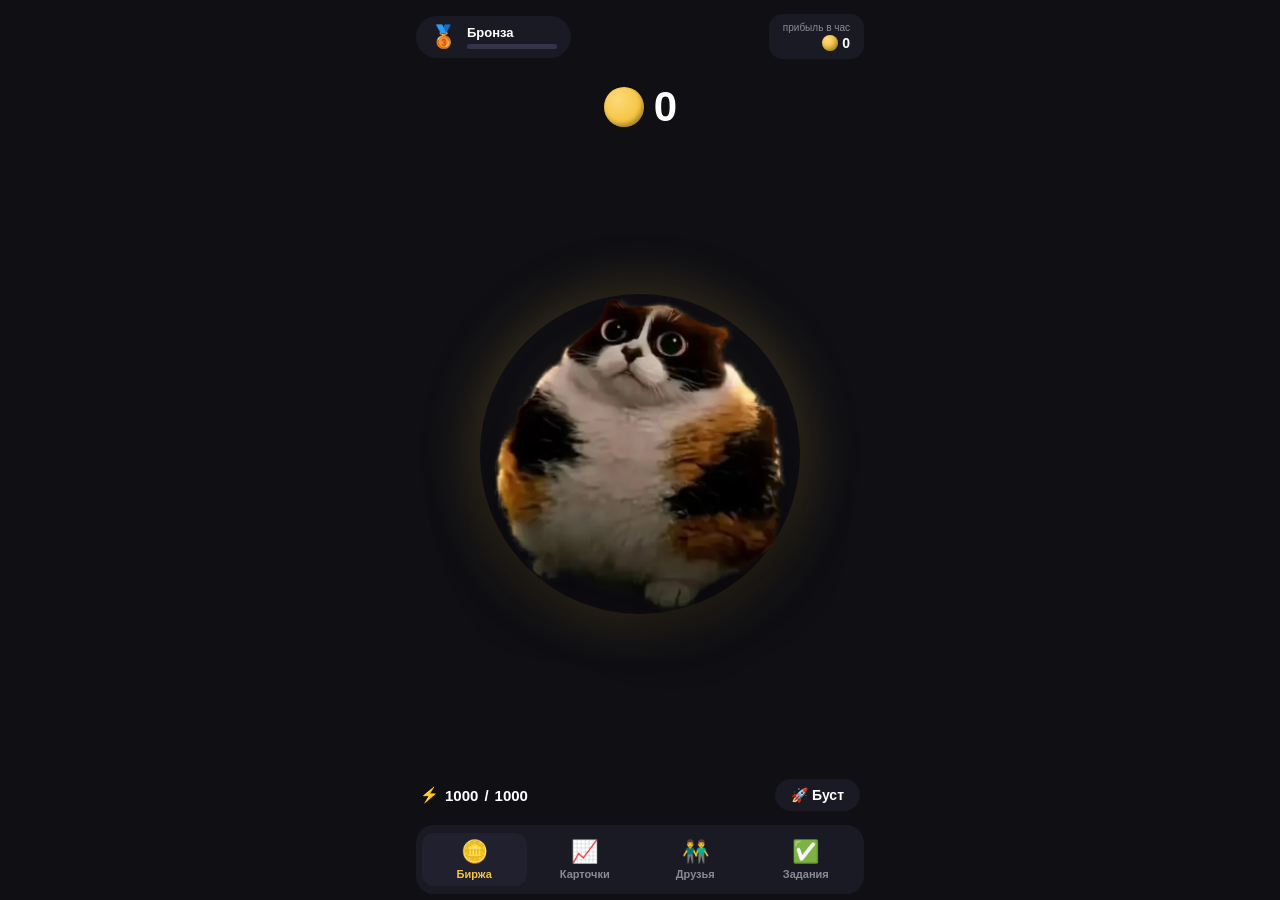
==== index.html @ a437e6d4 "Catness Coin — Telegram tap-to-earn мини-приложение" ====
<!DOCTYPE html>
<html lang="ru">
<head>
  <meta charset="UTF-8" />
  <meta name="viewport" content="width=device-width, initial-scale=1.0, maximum-scale=1.0, user-scalable=no, viewport-fit=cover" />
  <title>Catness Coin</title>
  <script src="https://telegram.org/js/telegram-web-app.js"></script>
  <link rel="stylesheet" href="styles.css" />
</head>
<body>
  <div id="app">

    <!-- Верхняя панель: лига и прибыль/час -->
    <header class="topbar">
      <div class="league" id="leagueBtn">
        <span class="league-emoji" id="leagueEmoji">🥉</span>
        <div class="league-info">
          <span class="league-name" id="leagueName">Бронза</span>
          <div class="league-progress"><div class="league-progress-fill" id="leagueProgress"></div></div>
        </div>
      </div>
      <div class="profit-hour">
        <span class="profit-label">прибыль в час</span>
        <span class="profit-value"><i class="coin-mini"></i><span id="profitPerHour">0</span></span>
      </div>
    </header>

    <!-- Баланс -->
    <div class="balance">
      <i class="coin-icon"></i>
      <span id="balance">0</span>
    </div>

    <!-- Зона тапа -->
    <main class="tap-zone">
      <button class="tap-button" id="tapButton" aria-label="Тапни кота">
        <div class="tap-glow"></div>
        <img id="catImg" class="cat-img" src="assets/cat.png" alt="Catness" draggable="false"
             onerror="this.style.display='none';document.getElementById('catFallback').style.display='block'" />
        <div id="catFallback" class="cat-fallback" style="display:none">🐱</div>
      </button>
    </main>

    <!-- Энергия + буст -->
    <footer class="energy-bar">
      <div class="energy">
        <span class="energy-icon">⚡</span>
        <span id="energyCurrent">1000</span> / <span id="energyMax">1000</span>
      </div>
      <button class="boost-btn" id="boostBtn">🚀 Буст</button>
    </footer>

    <!-- Нижняя навигация -->
    <nav class="navbar">
      <button class="nav-item active" data-tab="exchange"><span class="nav-emoji">🪙</span><span>Биржа</span></button>
      <button class="nav-item" data-tab="cards"><span class="nav-emoji">📈</span><span>Карточки</span></button>
      <button class="nav-item" data-tab="friends"><span class="nav-emoji">👬</span><span>Друзья</span></button>
      <button class="nav-item" data-tab="earn"><span class="nav-emoji">✅</span><span>Задания</span></button>
    </nav>
  </div>

  <!-- Модальные вкладки -->
  <div class="sheet" id="sheet">
    <div class="sheet-backdrop" id="sheetBackdrop"></div>
    <div class="sheet-content">
      <button class="sheet-close" id="sheetClose">✕</button>
      <div id="sheetBody"></div>
    </div>
  </div>

  <script src="app.js"></script>
</body>
</html>
---- styles.css ----
:root {
  --bg: #0f0f14;
  --bg-soft: #1a1a24;
  --bg-card: #20202e;
  --gold: #f5c542;
  --gold-soft: #ffd97a;
  --text: #ffffff;
  --text-dim: #8a8a9a;
  --accent: #7a5cff;
  --green: #3ddc84;
  --radius: 18px;
}

* { box-sizing: border-box; margin: 0; padding: 0; -webkit-tap-highlight-color: transparent; }

html, body {
  height: 100%;
  background: var(--bg);
  color: var(--text);
  font-family: -apple-system, BlinkMacSystemFont, "Segoe UI", Roboto, sans-serif;
  overscroll-behavior: none;
  user-select: none;
}

#app {
  display: flex;
  flex-direction: column;
  height: 100vh;
  height: 100dvh;
  max-width: 480px;
  margin: 0 auto;
  padding: env(safe-area-inset-top) 16px env(safe-area-inset-bottom);
}

/* ===== Верхняя панель ===== */
.topbar {
  display: flex;
  align-items: center;
  justify-content: space-between;
  gap: 12px;
  padding: 14px 0 6px;
}
.league {
  display: flex;
  align-items: center;
  gap: 10px;
  background: var(--bg-soft);
  padding: 8px 14px;
  border-radius: 999px;
  cursor: pointer;
}
.league-emoji { font-size: 22px; }
.league-info { display: flex; flex-direction: column; gap: 4px; }
.league-name { font-size: 13px; font-weight: 600; }
.league-progress {
  width: 90px; height: 5px;
  background: #33334a; border-radius: 3px; overflow: hidden;
}
.league-progress-fill {
  height: 100%; width: 0%;
  background: linear-gradient(90deg, var(--gold), var(--gold-soft));
  transition: width .3s ease;
}
.profit-hour {
  display: flex; flex-direction: column; align-items: flex-end; gap: 2px;
  background: var(--bg-soft); padding: 8px 14px; border-radius: 14px;
}
.profit-label { font-size: 10px; color: var(--text-dim); }
.profit-value { display: flex; align-items: center; gap: 4px; font-weight: 700; font-size: 14px; }

/* ===== Баланс ===== */
.balance {
  display: flex; align-items: center; justify-content: center; gap: 10px;
  font-size: 42px; font-weight: 800; letter-spacing: -1px;
  padding: 18px 0 6px;
}
.coin-icon, .coin-mini {
  display: inline-block; border-radius: 50%;
  background: radial-gradient(circle at 35% 30%, var(--gold-soft), var(--gold) 60%, #c79a1e);
  box-shadow: inset -2px -3px 4px rgba(0,0,0,.25);
}
.coin-icon { width: 40px; height: 40px; }
.coin-mini { width: 16px; height: 16px; }

/* ===== Зона тапа ===== */
.tap-zone {
  flex: 1;
  display: flex; align-items: center; justify-content: center;
  position: relative;
}
.tap-button {
  position: relative;
  width: min(78vw, 320px); height: min(78vw, 320px);
  border: none; background: none; cursor: pointer;
  border-radius: 50%;
  display: flex; align-items: center; justify-content: center;
  transition: transform .06s ease;
}
.tap-button:active { transform: scale(.97); }
.tap-glow {
  position: absolute; inset: 0; border-radius: 50%;
  background: radial-gradient(circle, rgba(245,197,66,.28), rgba(245,197,66,0) 65%);
  box-shadow: 0 0 60px rgba(245,197,66,.25);
}
.cat-img {
  width: 100%; height: 100%; object-fit: contain;
  pointer-events: none;
  filter: drop-shadow(0 14px 30px rgba(0,0,0,.55));
}
.cat-fallback { font-size: 160px; }

/* Всплывающие +N */
.float-num {
  position: fixed;
  font-size: 32px; font-weight: 800; color: var(--gold-soft);
  pointer-events: none; z-index: 50;
  text-shadow: 0 2px 8px rgba(0,0,0,.6);
  animation: floatUp .9s ease-out forwards;
}
@keyframes floatUp {
  0% { opacity: 1; transform: translate(-50%,0) scale(1); }
  100% { opacity: 0; transform: translate(-50%,-90px) scale(1.3); }
}

/* ===== Энергия ===== */
.energy-bar {
  display: flex; align-items: center; justify-content: space-between;
  padding: 8px 4px 14px;
}
.energy { display: flex; align-items: center; gap: 6px; font-weight: 700; font-size: 15px; }
.energy-icon { color: var(--gold); }
.boost-btn {
  background: var(--bg-soft); color: var(--text);
  border: none; border-radius: 999px; padding: 8px 16px;
  font-weight: 600; font-size: 14px; cursor: pointer;
}

/* ===== Навигация ===== */
.navbar {
  display: grid; grid-template-columns: repeat(4, 1fr); gap: 6px;
  background: var(--bg-soft); border-radius: var(--radius);
  padding: 8px 6px; margin-bottom: 6px;
}
.nav-item {
  display: flex; flex-direction: column; align-items: center; gap: 3px;
  background: none; border: none; color: var(--text-dim);
  font-size: 11px; font-weight: 600; cursor: pointer;
  padding: 6px 0; border-radius: 12px; transition: .2s;
}
.nav-item .nav-emoji { font-size: 22px; }
.nav-item.active { color: var(--gold); background: var(--bg-card); }

/* ===== Шторка (вкладки) ===== */
.sheet { position: fixed; inset: 0; z-index: 100; display: none; }
.sheet.open { display: block; }
.sheet-backdrop { position: absolute; inset: 0; background: rgba(0,0,0,.6); }
.sheet-content {
  position: absolute; left: 0; right: 0; bottom: 0;
  max-width: 480px; margin: 0 auto;
  background: var(--bg); border-radius: 24px 24px 0 0;
  padding: 22px 18px calc(22px + env(safe-area-inset-bottom));
  max-height: 82vh; overflow-y: auto;
  animation: slideUp .25s ease;
}
@keyframes slideUp { from { transform: translateY(100%); } to { transform: translateY(0); } }
.sheet-close {
  position: absolute; top: 14px; right: 16px;
  background: var(--bg-card); border: none; color: var(--text);
  width: 32px; height: 32px; border-radius: 50%; font-size: 16px; cursor: pointer;
}
.sheet h2 { font-size: 22px; margin-bottom: 4px; }
.sheet .subtitle { color: var(--text-dim); font-size: 13px; margin-bottom: 18px; }

/* Карточки апгрейдов */
.cards-grid { display: grid; grid-template-columns: 1fr 1fr; gap: 10px; }
.card {
  background: var(--bg-card); border-radius: var(--radius);
  padding: 12px; cursor: pointer; transition: .15s;
  border: 1px solid transparent;
}
.card:active { transform: scale(.98); }
.card-top { display: flex; align-items: center; gap: 8px; margin-bottom: 8px; }
.card-emoji { font-size: 28px; }
.card-name { font-size: 13px; font-weight: 700; line-height: 1.1; }
.card-profit { font-size: 11px; color: var(--text-dim); margin-bottom: 8px; }
.card-profit b { color: var(--green); }
.card-buy {
  display: flex; align-items: center; justify-content: space-between;
  border-top: 1px solid #2c2c3c; padding-top: 8px;
}
.card-lvl { font-size: 11px; color: var(--text-dim); }
.card-cost { display: flex; align-items: center; gap: 4px; font-weight: 700; font-size: 13px; }
.card.locked { opacity: .55; }
.card.maxed .card-cost { color: var(--gold); }

/* Список (друзья/задания) */
.list-item {
  display: flex; align-items: center; gap: 12px;
  background: var(--bg-card); border-radius: var(--radius);
  padding: 14px; margin-bottom: 10px;
}
.list-item .li-emoji { font-size: 26px; }
.list-item .li-text { flex: 1; }
.list-item .li-title { font-weight: 700; font-size: 14px; }
.list-item .li-sub { font-size: 12px; color: var(--text-dim); }
.li-action {
  background: var(--gold); color: #1a1a24; border: none;
  border-radius: 999px; padding: 8px 16px; font-weight: 700; font-size: 13px; cursor: pointer;
}
.li-action.done { background: var(--green); color: #0f0f14; }
.li-action:disabled { opacity: .5; }

.invite-banner {
  background: linear-gradient(135deg, var(--accent), #5a3fd6);
  border-radius: var(--radius); padding: 18px; margin-bottom: 16px; text-align: center;
}
.invite-banner b { font-size: 16px; }
.invite-banner p { font-size: 12px; opacity: .85; margin-top: 4px; }
.toast {
  position: fixed; left: 50%; bottom: 90px; transform: translateX(-50%);
  background: var(--bg-card); color: var(--text); padding: 12px 18px;
  border-radius: 999px; font-size: 14px; font-weight: 600; z-index: 200;
  box-shadow: 0 8px 24px rgba(0,0,0,.4); opacity: 0; transition: opacity .3s, transform .3s;
}
.toast.show { opacity: 1; transform: translateX(-50%) translateY(-8px); }
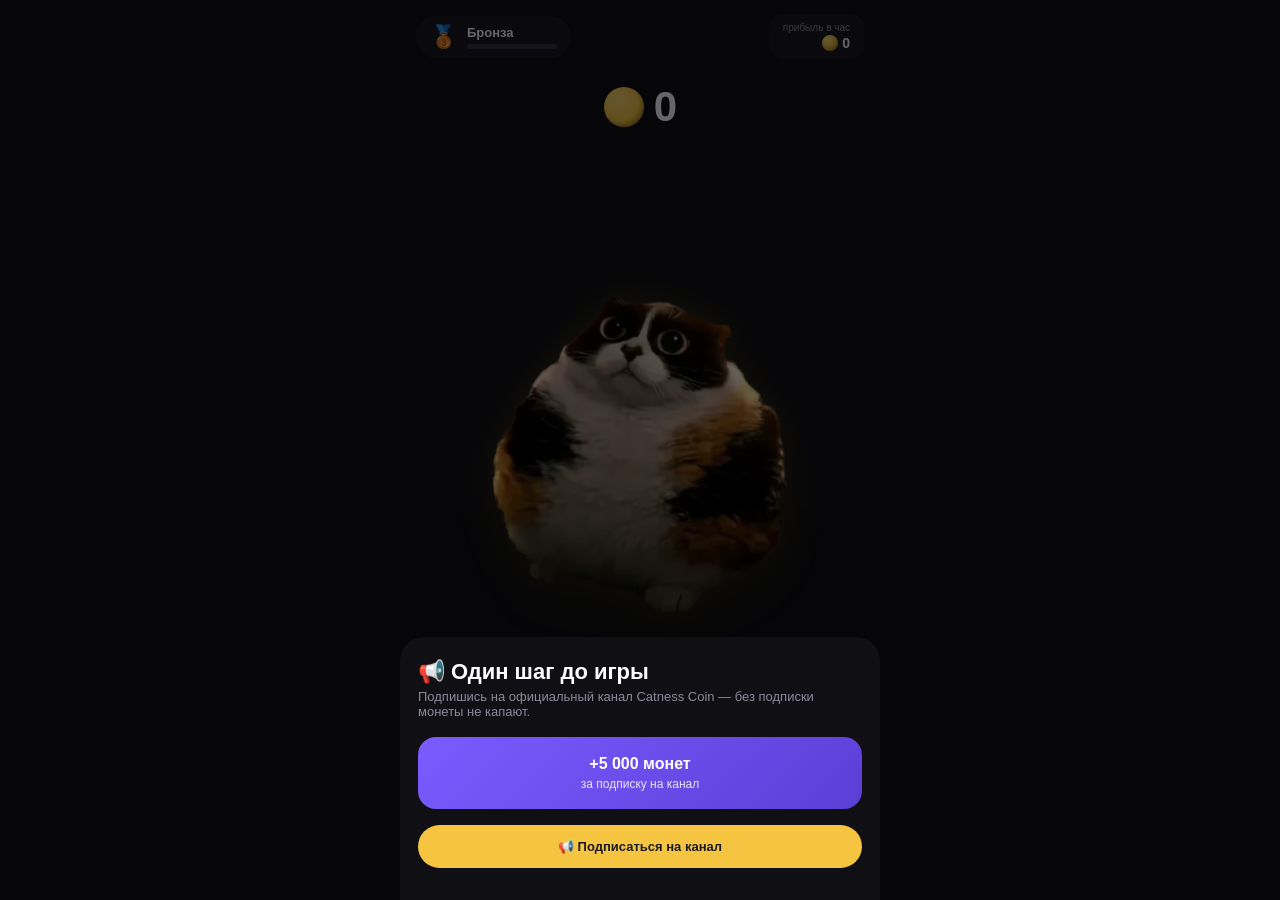
==== commit 36df407e: "Облачное сохранение (CloudStorage), вкладка Профиль, убрал Друзья, добавил ТГК" ====
--- a/index.html
+++ b/index.html
@@ -54,8 +54,9 @@
     <nav class="navbar">
       <button class="nav-item active" data-tab="exchange"><span class="nav-emoji">🪙</span><span>Биржа</span></button>
       <button class="nav-item" data-tab="cards"><span class="nav-emoji">📈</span><span>Карточки</span></button>
-      <button class="nav-item" data-tab="friends"><span class="nav-emoji">👬</span><span>Друзья</span></button>
       <button class="nav-item" data-tab="earn"><span class="nav-emoji">✅</span><span>Задания</span></button>
+      <button class="nav-item" data-tab="channel"><span class="nav-emoji">📢</span><span>ТГК</span></button>
+      <button class="nav-item" data-tab="profile"><span class="nav-emoji">👤</span><span>Профиль</span></button>
     </nav>
   </div>
 
--- a/styles.css
+++ b/styles.css
@@ -99,13 +99,18 @@
 .tap-button:active { transform: scale(.97); }
 .tap-glow {
   position: absolute; inset: 0; border-radius: 50%;
-  background: radial-gradient(circle, rgba(245,197,66,.28), rgba(245,197,66,0) 65%);
-  box-shadow: 0 0 60px rgba(245,197,66,.25);
+  background: radial-gradient(circle, rgba(245,197,66,.16), rgba(245,197,66,0) 60%);
 }
 .cat-img {
   width: 100%; height: 100%; object-fit: contain;
   pointer-events: none;
-  filter: drop-shadow(0 14px 30px rgba(0,0,0,.55));
+  /* лёгкое свечение + мягкая тень снизу — кот будто парит в воздухе */
+  filter: drop-shadow(0 22px 16px rgba(0,0,0,.30)) drop-shadow(0 0 18px rgba(245,197,66,.18));
+  animation: floatCat 3.5s ease-in-out infinite;
+}
+@keyframes floatCat {
+  0%, 100% { transform: translateY(0); }
+  50% { transform: translateY(-10px); }
 }
 .cat-fallback { font-size: 160px; }
 
@@ -137,17 +142,17 @@
 
 /* ===== Навигация ===== */
 .navbar {
-  display: grid; grid-template-columns: repeat(4, 1fr); gap: 6px;
+  display: grid; grid-template-columns: repeat(5, 1fr); gap: 4px;
   background: var(--bg-soft); border-radius: var(--radius);
-  padding: 8px 6px; margin-bottom: 6px;
+  padding: 8px 4px; margin-bottom: 6px;
 }
 .nav-item {
   display: flex; flex-direction: column; align-items: center; gap: 3px;
   background: none; border: none; color: var(--text-dim);
-  font-size: 11px; font-weight: 600; cursor: pointer;
+  font-size: 10px; font-weight: 600; cursor: pointer;
   padding: 6px 0; border-radius: 12px; transition: .2s;
 }
-.nav-item .nav-emoji { font-size: 22px; }
+.nav-item .nav-emoji { font-size: 20px; }
 .nav-item.active { color: var(--gold); background: var(--bg-card); }
 
 /* ===== Шторка (вкладки) ===== */
@@ -216,6 +221,27 @@
 }
 .invite-banner b { font-size: 16px; }
 .invite-banner p { font-size: 12px; opacity: .85; margin-top: 4px; }
+/* Профиль */
+.pf-head { display: flex; align-items: center; gap: 14px; margin-bottom: 18px; }
+.pf-avatar {
+  width: 68px; height: 68px; border-radius: 50%; object-fit: cover;
+  border: 2px solid var(--gold);
+}
+.pf-avatar-ph {
+  display: flex; align-items: center; justify-content: center;
+  background: var(--bg-card); font-size: 30px; font-weight: 800; color: var(--gold);
+  text-transform: uppercase;
+}
+.pf-name { font-size: 18px; font-weight: 800; }
+.pf-user { font-size: 13px; color: var(--text-dim); }
+.pf-row {
+  display: flex; align-items: center; justify-content: space-between;
+  background: var(--bg-card); border-radius: 14px;
+  padding: 13px 16px; margin-bottom: 8px; font-size: 14px;
+}
+.pf-row span { color: var(--text-dim); }
+.pf-row b { font-weight: 700; }
+
 .toast {
   position: fixed; left: 50%; bottom: 90px; transform: translateX(-50%);
   background: var(--bg-card); color: var(--text); padding: 12px 18px;
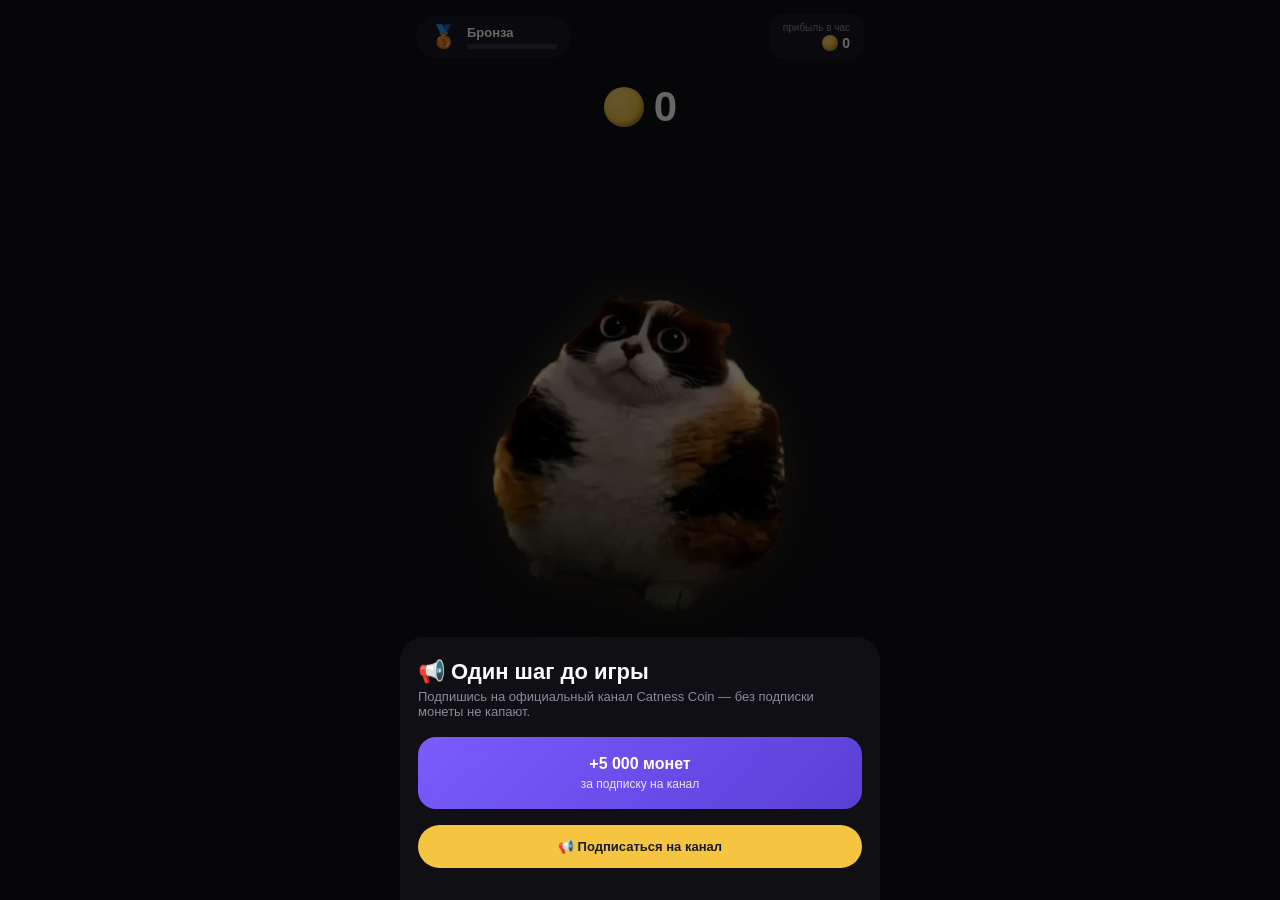
==== commit 7715cd86: "Убрал вкладку ТГК (4 вкладки), реферальная система +10к за друга (KV)" ====
--- a/index.html
+++ b/index.html
@@ -55,7 +55,6 @@
       <button class="nav-item active" data-tab="exchange"><span class="nav-emoji">🪙</span><span>Биржа</span></button>
       <button class="nav-item" data-tab="cards"><span class="nav-emoji">📈</span><span>Карточки</span></button>
       <button class="nav-item" data-tab="earn"><span class="nav-emoji">✅</span><span>Задания</span></button>
-      <button class="nav-item" data-tab="channel"><span class="nav-emoji">📢</span><span>ТГК</span></button>
       <button class="nav-item" data-tab="profile"><span class="nav-emoji">👤</span><span>Профиль</span></button>
     </nav>
   </div>
--- a/styles.css
+++ b/styles.css
@@ -142,17 +142,17 @@
 
 /* ===== Навигация ===== */
 .navbar {
-  display: grid; grid-template-columns: repeat(5, 1fr); gap: 4px;
+  display: grid; grid-template-columns: repeat(4, 1fr); gap: 6px;
   background: var(--bg-soft); border-radius: var(--radius);
-  padding: 8px 4px; margin-bottom: 6px;
+  padding: 8px 6px; margin-bottom: 6px;
 }
 .nav-item {
   display: flex; flex-direction: column; align-items: center; gap: 3px;
   background: none; border: none; color: var(--text-dim);
-  font-size: 10px; font-weight: 600; cursor: pointer;
+  font-size: 11px; font-weight: 600; cursor: pointer;
   padding: 6px 0; border-radius: 12px; transition: .2s;
 }
-.nav-item .nav-emoji { font-size: 20px; }
+.nav-item .nav-emoji { font-size: 22px; }
 .nav-item.active { color: var(--gold); background: var(--bg-card); }
 
 /* ===== Шторка (вкладки) ===== */
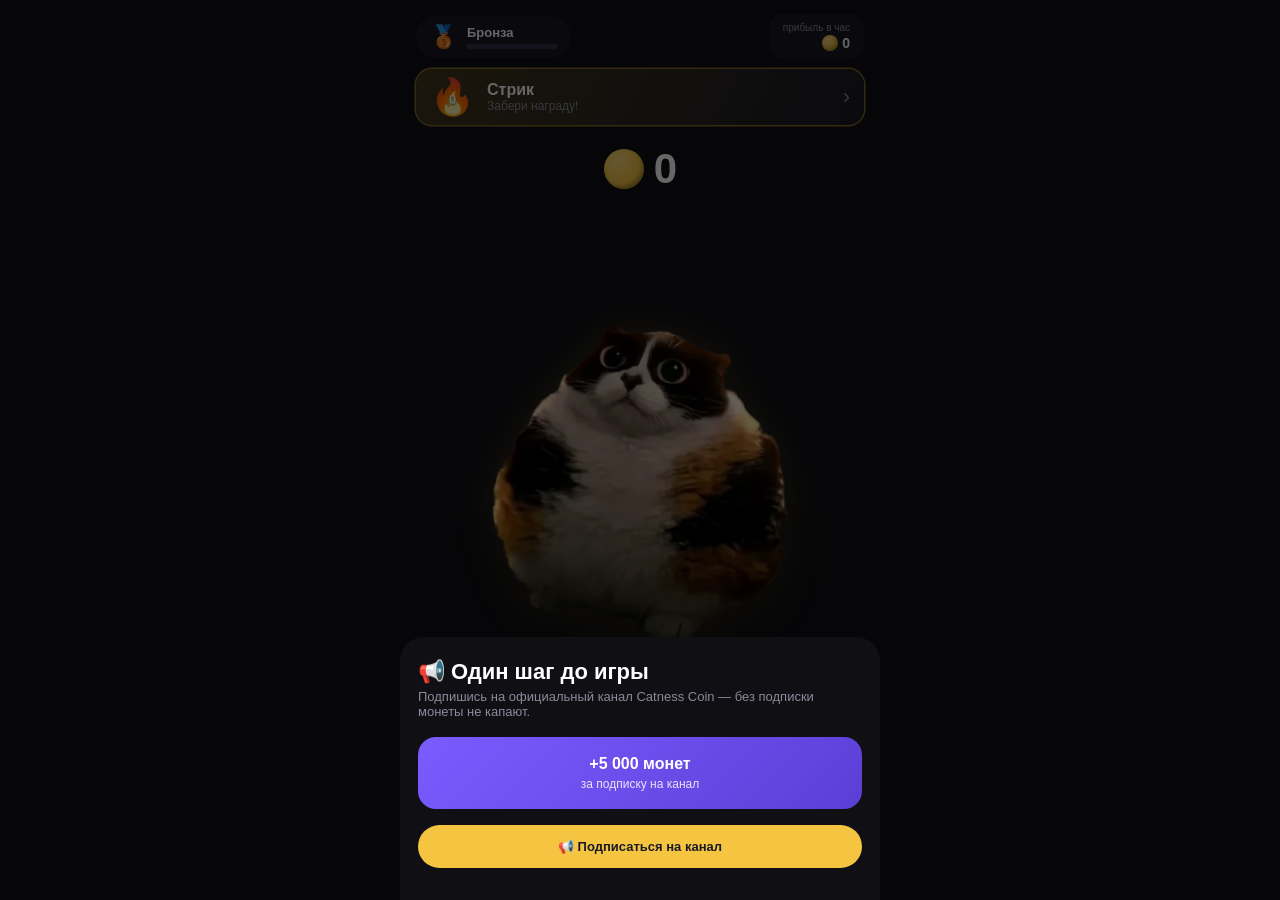
==== commit 107aca1a: "Стрик: награда день*1000 без предела, виджет на главной (огонёк+число), окно с большими монетами и л" ====
--- a/index.html
+++ b/index.html
@@ -25,6 +25,16 @@
       </div>
     </header>
 
+    <!-- Виджет стрика -->
+    <button class="streak-widget" id="streakWidget">
+      <span class="streak-flame">🔥<b id="streakNum">0</b></span>
+      <span class="streak-text">
+        <span class="streak-title">Стрик</span>
+        <small id="streakSub">Забери награду</small>
+      </span>
+      <span class="streak-arrow">›</span>
+    </button>
+
     <!-- Баланс -->
     <div class="balance">
       <i class="coin-icon"></i>
@@ -47,7 +57,10 @@
         <span class="energy-icon">⚡</span>
         <span id="energyCurrent">1000</span> / <span id="energyMax">1000</span>
       </div>
-      <button class="boost-btn" id="boostBtn">🚀 Буст</button>
+      <div class="boost-wrap">
+        <span class="boost-cd" id="boostCd"></span>
+        <button class="boost-btn" id="boostBtn">🚀 Буст</button>
+      </div>
     </footer>
 
     <!-- Нижняя навигация -->
--- a/styles.css
+++ b/styles.css
@@ -138,6 +138,25 @@
   background: var(--bg-soft); color: var(--text);
   border: none; border-radius: 999px; padding: 8px 16px;
   font-weight: 600; font-size: 14px; cursor: pointer;
+  transition: opacity .2s;
+}
+.boost-btn.cooling { opacity: .55; }
+
+.boost-wrap { position: relative; }
+.boost-cd {
+  position: absolute; bottom: calc(100% + 9px); right: 0;
+  white-space: nowrap;
+  background: var(--bg-card); color: var(--text);
+  font-size: 12px; font-weight: 600;
+  padding: 6px 11px; border-radius: 10px;
+  box-shadow: 0 4px 14px rgba(0, 0, 0, .45);
+  opacity: 0; transform: translateY(4px);
+  transition: opacity .2s, transform .2s; pointer-events: none;
+}
+.boost-cd.show { opacity: 1; transform: translateY(0); }
+.boost-cd::after {
+  content: ''; position: absolute; top: 100%; right: 20px;
+  border: 5px solid transparent; border-top-color: var(--bg-card);
 }
 
 /* ===== Навигация ===== */
@@ -221,6 +240,65 @@
 }
 .invite-banner b { font-size: 16px; }
 .invite-banner p { font-size: 12px; opacity: .85; margin-top: 4px; }
+/* Виджет стрика на главной */
+.streak-widget {
+  display: flex; align-items: center; gap: 12px; width: 100%;
+  background: var(--bg-soft); border: none; border-radius: 16px;
+  padding: 10px 14px; margin: 4px 0 2px; cursor: pointer;
+  text-align: left; color: var(--text);
+}
+.streak-widget.ready {
+  background: linear-gradient(120deg, rgba(245,197,66,.22), var(--bg-soft));
+  box-shadow: 0 0 0 1.5px rgba(245,197,66,.5);
+}
+.streak-flame {
+  position: relative; font-size: 36px; line-height: 1; flex: 0 0 auto;
+}
+.streak-flame b {
+  position: absolute; left: 0; right: 0; top: 56%; transform: translateY(-50%);
+  text-align: center; font-size: 13px; font-weight: 800; color: #fff;
+  text-shadow: 0 1px 2px rgba(0,0,0,.7);
+}
+.streak-text { display: flex; flex-direction: column; flex: 1; }
+.streak-title { font-weight: 800; font-size: 16px; }
+.streak-text small { color: var(--text-dim); font-size: 12px; }
+.streak-arrow { font-size: 22px; color: var(--text-dim); }
+
+/* Окно стрика — герой с огоньком */
+.streak-hero { text-align: center; margin: 6px 0 14px; }
+.streak-flame-big { position: relative; font-size: 84px; line-height: 1; }
+.streak-flame-big b {
+  position: absolute; left: 0; right: 0; top: 58%; transform: translateY(-50%);
+  text-align: center; font-size: 30px; font-weight: 900; color: #fff;
+  text-shadow: 0 2px 4px rgba(0,0,0,.75);
+}
+.streak-hero-text { font-weight: 700; font-size: 16px; margin-top: 4px; }
+
+/* Лента дней */
+.streak-strip {
+  display: flex; gap: 10px; overflow-x: auto;
+  padding: 4px 2px 10px; margin-top: 10px;
+  -webkit-overflow-scrolling: touch;
+}
+.streak-day {
+  position: relative; flex: 0 0 auto; width: 96px;
+  background: var(--bg-card); border-radius: 16px;
+  padding: 12px 8px 14px; text-align: center;
+  border: 2px solid transparent;
+}
+.streak-day.current {
+  border-color: var(--gold);
+  background: linear-gradient(160deg, rgba(245,197,66,.22), var(--bg-card));
+}
+.streak-day.claimed { opacity: .5; }
+.sd-day { font-size: 13px; color: var(--text-dim); font-weight: 700; margin-bottom: 6px; }
+.sd-bigcoin { font-size: 38px; line-height: 1; margin: 2px 0 6px; }
+.sd-coin { font-weight: 800; font-size: 14px; }
+.sd-check {
+  position: absolute; top: 6px; right: 8px;
+  color: var(--green); font-weight: 900; font-size: 15px;
+}
+
 /* Профиль */
 .pf-head { display: flex; align-items: center; gap: 14px; margin-bottom: 18px; }
 .pf-avatar {
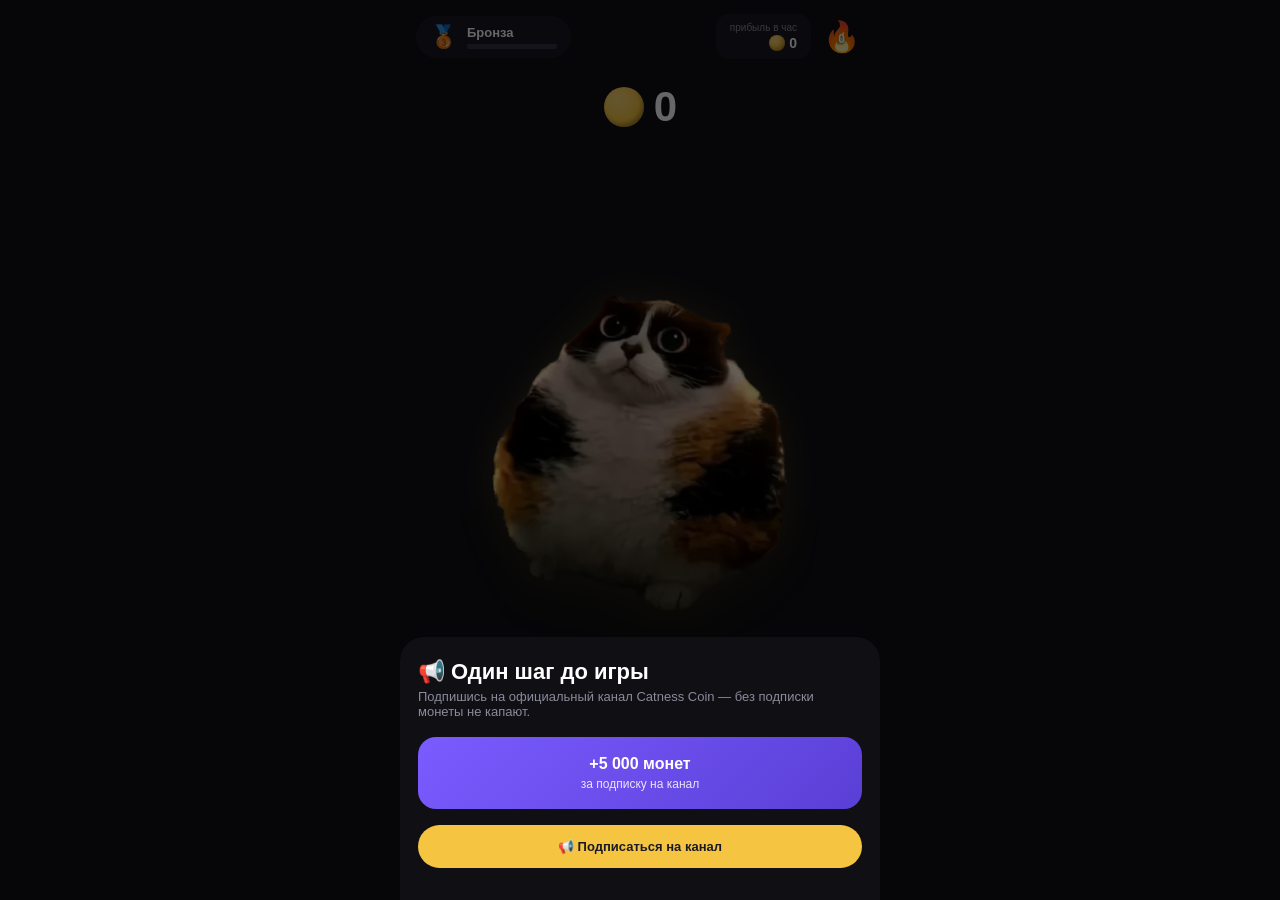
==== commit b7d9c550: "Стрик на главной: компактный огонёк с цифрой в шапке вместо прямоугольника" ====
--- a/index.html
+++ b/index.html
@@ -19,21 +19,17 @@
           <div class="league-progress"><div class="league-progress-fill" id="leagueProgress"></div></div>
         </div>
       </div>
-      <div class="profit-hour">
-        <span class="profit-label">прибыль в час</span>
-        <span class="profit-value"><i class="coin-mini"></i><span id="profitPerHour">0</span></span>
+      <div class="topbar-right">
+        <div class="profit-hour">
+          <span class="profit-label">прибыль в час</span>
+          <span class="profit-value"><i class="coin-mini"></i><span id="profitPerHour">0</span></span>
+        </div>
+        <button class="streak-badge" id="streakWidget" aria-label="Стрик">
+          <span class="sb-flame">🔥</span>
+          <span class="sb-num" id="streakNum">0</span>
+        </button>
       </div>
     </header>
-
-    <!-- Виджет стрика -->
-    <button class="streak-widget" id="streakWidget">
-      <span class="streak-flame">🔥<b id="streakNum">0</b></span>
-      <span class="streak-text">
-        <span class="streak-title">Стрик</span>
-        <small id="streakSub">Забери награду</small>
-      </span>
-      <span class="streak-arrow">›</span>
-    </button>
 
     <!-- Баланс -->
     <div class="balance">
--- a/styles.css
+++ b/styles.css
@@ -240,29 +240,24 @@
 }
 .invite-banner b { font-size: 16px; }
 .invite-banner p { font-size: 12px; opacity: .85; margin-top: 4px; }
-/* Виджет стрика на главной */
-.streak-widget {
-  display: flex; align-items: center; gap: 12px; width: 100%;
-  background: var(--bg-soft); border: none; border-radius: 16px;
-  padding: 10px 14px; margin: 4px 0 2px; cursor: pointer;
-  text-align: left; color: var(--text);
-}
-.streak-widget.ready {
-  background: linear-gradient(120deg, rgba(245,197,66,.22), var(--bg-soft));
-  box-shadow: 0 0 0 1.5px rgba(245,197,66,.5);
-}
-.streak-flame {
-  position: relative; font-size: 36px; line-height: 1; flex: 0 0 auto;
-}
-.streak-flame b {
-  position: absolute; left: 0; right: 0; top: 56%; transform: translateY(-50%);
-  text-align: center; font-size: 13px; font-weight: 800; color: #fff;
-  text-shadow: 0 1px 2px rgba(0,0,0,.7);
-}
-.streak-text { display: flex; flex-direction: column; flex: 1; }
-.streak-title { font-weight: 800; font-size: 16px; }
-.streak-text small { color: var(--text-dim); font-size: 12px; }
-.streak-arrow { font-size: 22px; color: var(--text-dim); }
+/* Компактный бейдж стрика в шапке */
+.topbar-right { display: flex; align-items: center; gap: 8px; }
+.streak-badge {
+  position: relative; flex: 0 0 auto;
+  background: none; border: none; cursor: pointer;
+  padding: 2px 4px; line-height: 1;
+}
+.sb-flame { font-size: 30px; display: block; }
+.sb-num {
+  position: absolute; left: 0; right: 0; top: 58%; transform: translateY(-50%);
+  text-align: center; font-size: 12px; font-weight: 900; color: #fff;
+  text-shadow: 0 1px 2px rgba(0,0,0,.8);
+}
+.streak-badge.ready { animation: streakPulse 1.4s ease-in-out infinite; }
+@keyframes streakPulse {
+  0%, 100% { transform: scale(1); filter: drop-shadow(0 0 0 rgba(245,197,66,0)); }
+  50% { transform: scale(1.12); filter: drop-shadow(0 0 6px rgba(245,197,66,.8)); }
+}
 
 /* Окно стрика — герой с огоньком */
 .streak-hero { text-align: center; margin: 6px 0 14px; }
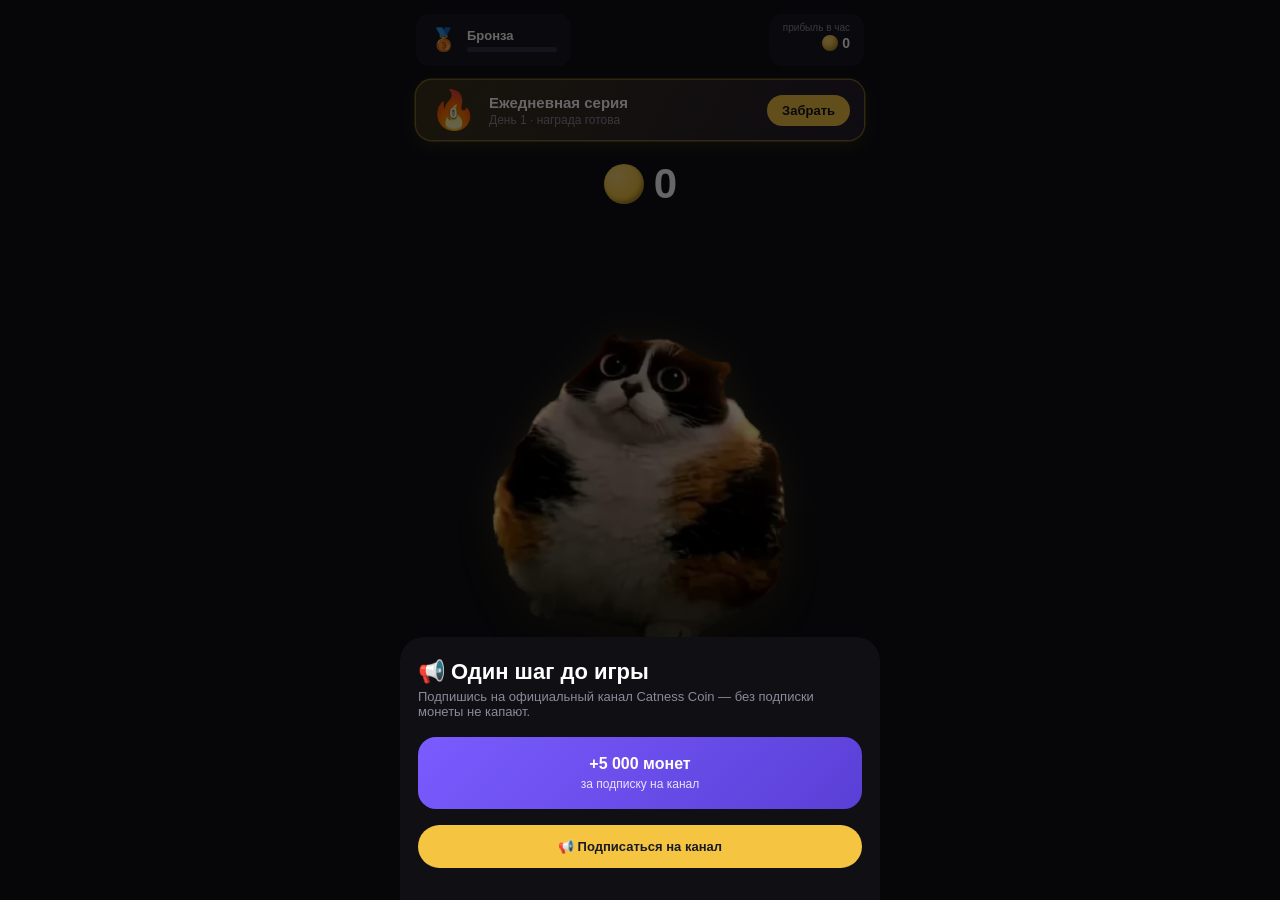
==== commit 899db936: "Админка (список игроков, начисление монет, бан, розыгрыш), регистрация игроков на сервере, бан-гейт;" ====
--- a/index.html
+++ b/index.html
@@ -19,17 +19,21 @@
           <div class="league-progress"><div class="league-progress-fill" id="leagueProgress"></div></div>
         </div>
       </div>
-      <div class="topbar-right">
-        <div class="profit-hour">
-          <span class="profit-label">прибыль в час</span>
-          <span class="profit-value"><i class="coin-mini"></i><span id="profitPerHour">0</span></span>
-        </div>
-        <button class="streak-badge" id="streakWidget" aria-label="Стрик">
-          <span class="sb-flame">🔥</span>
-          <span class="sb-num" id="streakNum">0</span>
-        </button>
+      <div class="profit-hour">
+        <span class="profit-label">прибыль в час</span>
+        <span class="profit-value"><i class="coin-mini"></i><span id="profitPerHour">0</span></span>
       </div>
     </header>
+
+    <!-- Ежедневная серия -->
+    <button class="streak-card" id="streakWidget">
+      <span class="sc-icon">🔥<b id="streakNum">0</b></span>
+      <span class="sc-mid">
+        <span class="sc-title">Ежедневная серия</span>
+        <span class="sc-sub" id="streakSub">День 1 · забери награду</span>
+      </span>
+      <span class="sc-cta" id="streakCta">Забрать</span>
+    </button>
 
     <!-- Баланс -->
     <div class="balance">
--- a/styles.css
+++ b/styles.css
@@ -40,13 +40,14 @@
   gap: 12px;
   padding: 14px 0 6px;
 }
+.topbar > * { min-height: 52px; }
 .league {
   display: flex;
   align-items: center;
   gap: 10px;
   background: var(--bg-soft);
   padding: 8px 14px;
-  border-radius: 999px;
+  border-radius: 14px;
   cursor: pointer;
 }
 .league-emoji { font-size: 22px; }
@@ -240,24 +241,33 @@
 }
 .invite-banner b { font-size: 16px; }
 .invite-banner p { font-size: 12px; opacity: .85; margin-top: 4px; }
-/* Компактный бейдж стрика в шапке */
-.topbar-right { display: flex; align-items: center; gap: 8px; }
-.streak-badge {
-  position: relative; flex: 0 0 auto;
-  background: none; border: none; cursor: pointer;
-  padding: 2px 4px; line-height: 1;
-}
-.sb-flame { font-size: 30px; display: block; }
-.sb-num {
+/* Карточка «Ежедневная серия» на главной */
+.streak-card {
+  display: flex; align-items: center; gap: 12px; width: 100%;
+  border: none; cursor: pointer; text-align: left; color: var(--text);
+  background: linear-gradient(120deg, #241c2e, var(--bg-soft));
+  border-radius: 16px; padding: 11px 14px; margin: 8px 0 2px;
+  transition: box-shadow .25s, background .25s;
+}
+.streak-card.ready {
+  background: linear-gradient(120deg, rgba(245,197,66,.20), #241c2e);
+  box-shadow: 0 0 0 1.5px rgba(245,197,66,.45), 0 6px 18px rgba(245,197,66,.12);
+}
+.sc-icon { position: relative; font-size: 38px; line-height: 1; flex: 0 0 auto; }
+.sc-icon b {
   position: absolute; left: 0; right: 0; top: 58%; transform: translateY(-50%);
-  text-align: center; font-size: 12px; font-weight: 900; color: #fff;
-  text-shadow: 0 1px 2px rgba(0,0,0,.8);
-}
-.streak-badge.ready { animation: streakPulse 1.4s ease-in-out infinite; }
-@keyframes streakPulse {
-  0%, 100% { transform: scale(1); filter: drop-shadow(0 0 0 rgba(245,197,66,0)); }
-  50% { transform: scale(1.12); filter: drop-shadow(0 0 6px rgba(245,197,66,.8)); }
-}
+  text-align: center; font-size: 14px; font-weight: 900; color: #fff;
+  text-shadow: 0 1px 2px rgba(0,0,0,.85);
+}
+.sc-mid { display: flex; flex-direction: column; flex: 1; gap: 2px; min-width: 0; }
+.sc-title { font-weight: 800; font-size: 15px; }
+.sc-sub { font-size: 12px; color: var(--text-dim); }
+.sc-cta {
+  flex: 0 0 auto; background: var(--gold); color: #15151c;
+  font-weight: 800; font-size: 13px; padding: 8px 15px; border-radius: 999px;
+}
+.streak-card.ready .sc-cta { animation: ctaPulse 1.5s ease-in-out infinite; }
+@keyframes ctaPulse { 0%,100%{transform:scale(1)} 50%{transform:scale(1.06)} }
 
 /* Окно стрика — герой с огоньком */
 .streak-hero { text-align: center; margin: 6px 0 14px; }
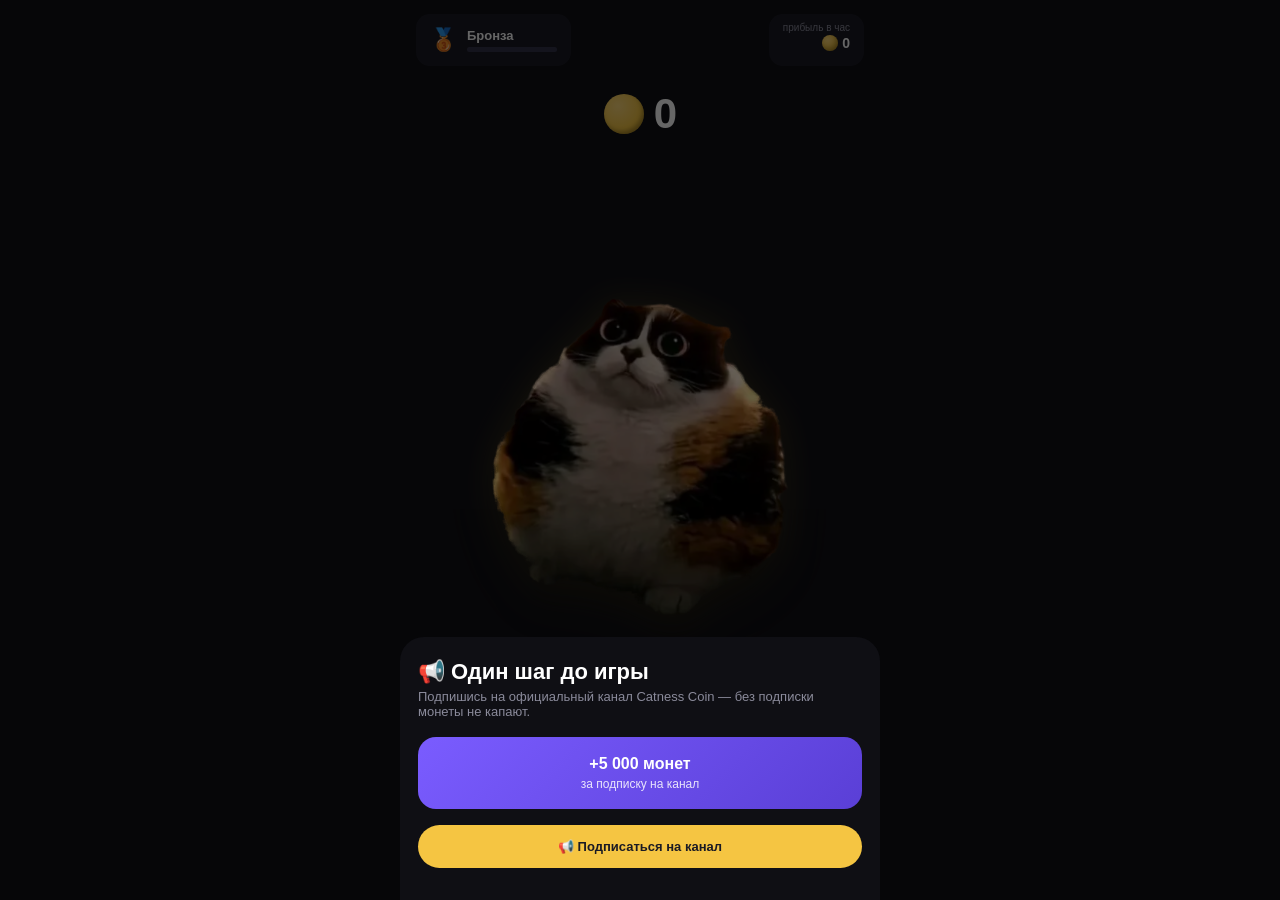
==== commit aa4c90ea: "Удалён стрик полностью (возврат к версии до него); рассылка всем игрокам в админке" ====
--- a/index.html
+++ b/index.html
@@ -24,16 +24,6 @@
         <span class="profit-value"><i class="coin-mini"></i><span id="profitPerHour">0</span></span>
       </div>
     </header>
-
-    <!-- Ежедневная серия -->
-    <button class="streak-card" id="streakWidget">
-      <span class="sc-icon">🔥<b id="streakNum">0</b></span>
-      <span class="sc-mid">
-        <span class="sc-title">Ежедневная серия</span>
-        <span class="sc-sub" id="streakSub">День 1 · забери награду</span>
-      </span>
-      <span class="sc-cta" id="streakCta">Забрать</span>
-    </button>
 
     <!-- Баланс -->
     <div class="balance">
--- a/styles.css
+++ b/styles.css
@@ -241,68 +241,6 @@
 }
 .invite-banner b { font-size: 16px; }
 .invite-banner p { font-size: 12px; opacity: .85; margin-top: 4px; }
-/* Карточка «Ежедневная серия» на главной */
-.streak-card {
-  display: flex; align-items: center; gap: 12px; width: 100%;
-  border: none; cursor: pointer; text-align: left; color: var(--text);
-  background: linear-gradient(120deg, #241c2e, var(--bg-soft));
-  border-radius: 16px; padding: 11px 14px; margin: 8px 0 2px;
-  transition: box-shadow .25s, background .25s;
-}
-.streak-card.ready {
-  background: linear-gradient(120deg, rgba(245,197,66,.20), #241c2e);
-  box-shadow: 0 0 0 1.5px rgba(245,197,66,.45), 0 6px 18px rgba(245,197,66,.12);
-}
-.sc-icon { position: relative; font-size: 38px; line-height: 1; flex: 0 0 auto; }
-.sc-icon b {
-  position: absolute; left: 0; right: 0; top: 58%; transform: translateY(-50%);
-  text-align: center; font-size: 14px; font-weight: 900; color: #fff;
-  text-shadow: 0 1px 2px rgba(0,0,0,.85);
-}
-.sc-mid { display: flex; flex-direction: column; flex: 1; gap: 2px; min-width: 0; }
-.sc-title { font-weight: 800; font-size: 15px; }
-.sc-sub { font-size: 12px; color: var(--text-dim); }
-.sc-cta {
-  flex: 0 0 auto; background: var(--gold); color: #15151c;
-  font-weight: 800; font-size: 13px; padding: 8px 15px; border-radius: 999px;
-}
-.streak-card.ready .sc-cta { animation: ctaPulse 1.5s ease-in-out infinite; }
-@keyframes ctaPulse { 0%,100%{transform:scale(1)} 50%{transform:scale(1.06)} }
-
-/* Окно стрика — герой с огоньком */
-.streak-hero { text-align: center; margin: 6px 0 14px; }
-.streak-flame-big { position: relative; font-size: 84px; line-height: 1; }
-.streak-flame-big b {
-  position: absolute; left: 0; right: 0; top: 58%; transform: translateY(-50%);
-  text-align: center; font-size: 30px; font-weight: 900; color: #fff;
-  text-shadow: 0 2px 4px rgba(0,0,0,.75);
-}
-.streak-hero-text { font-weight: 700; font-size: 16px; margin-top: 4px; }
-
-/* Лента дней */
-.streak-strip {
-  display: flex; gap: 10px; overflow-x: auto;
-  padding: 4px 2px 10px; margin-top: 10px;
-  -webkit-overflow-scrolling: touch;
-}
-.streak-day {
-  position: relative; flex: 0 0 auto; width: 96px;
-  background: var(--bg-card); border-radius: 16px;
-  padding: 12px 8px 14px; text-align: center;
-  border: 2px solid transparent;
-}
-.streak-day.current {
-  border-color: var(--gold);
-  background: linear-gradient(160deg, rgba(245,197,66,.22), var(--bg-card));
-}
-.streak-day.claimed { opacity: .5; }
-.sd-day { font-size: 13px; color: var(--text-dim); font-weight: 700; margin-bottom: 6px; }
-.sd-bigcoin { font-size: 38px; line-height: 1; margin: 2px 0 6px; }
-.sd-coin { font-weight: 800; font-size: 14px; }
-.sd-check {
-  position: absolute; top: 6px; right: 8px;
-  color: var(--green); font-weight: 900; font-size: 15px;
-}
 
 /* Профиль */
 .pf-head { display: flex; align-items: center; gap: 14px; margin-bottom: 18px; }
